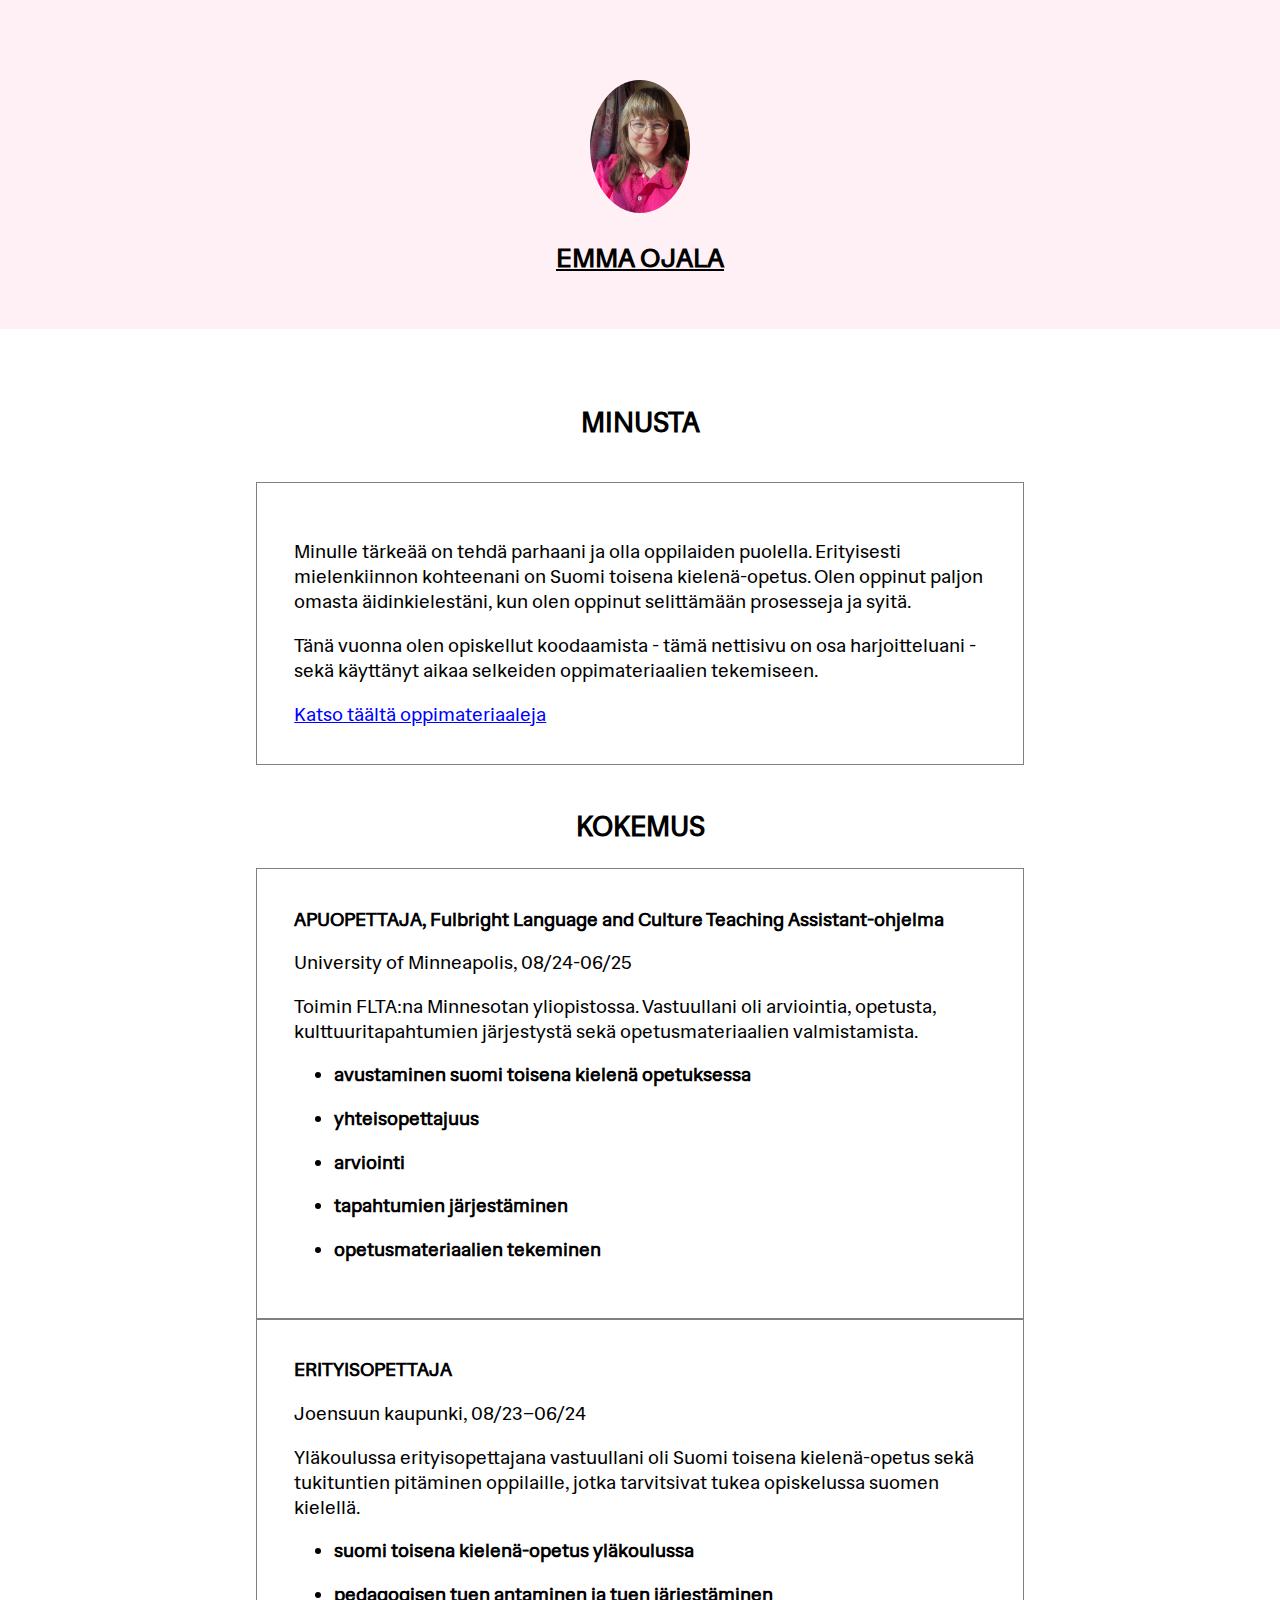
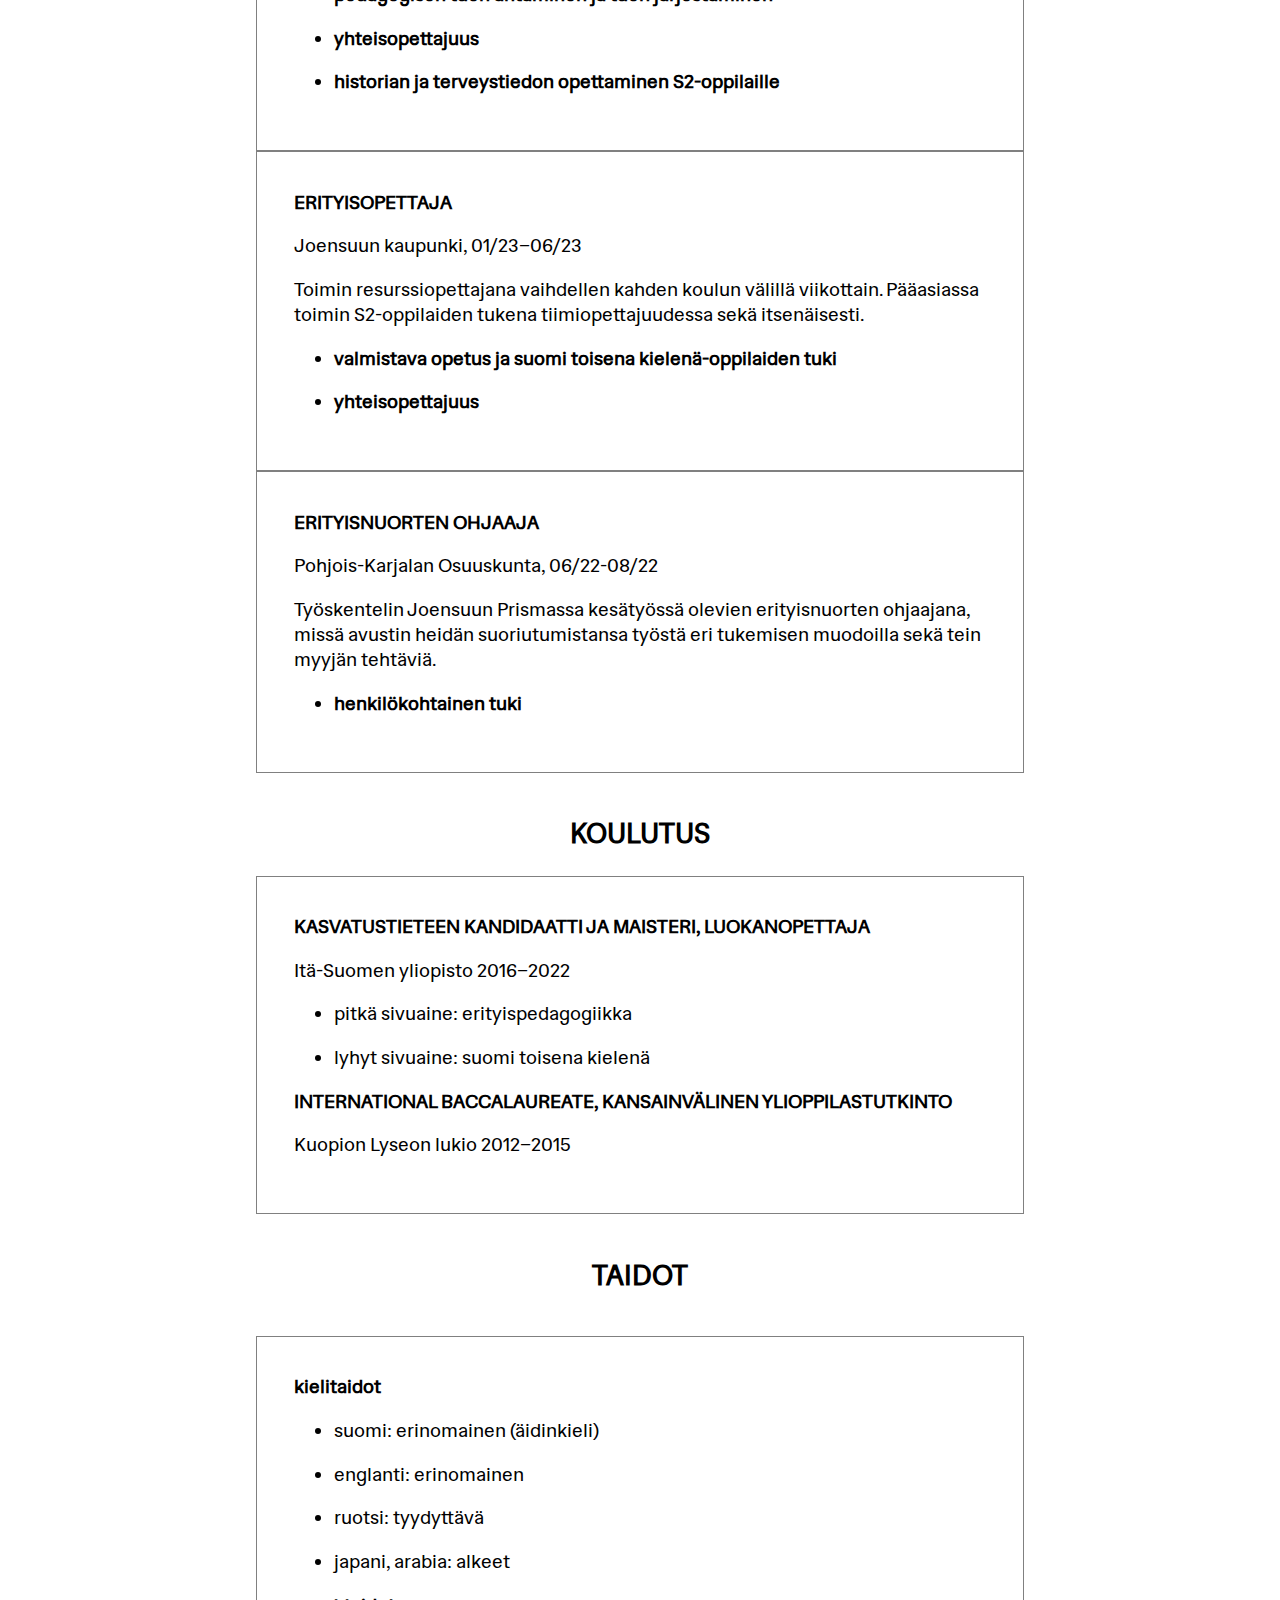
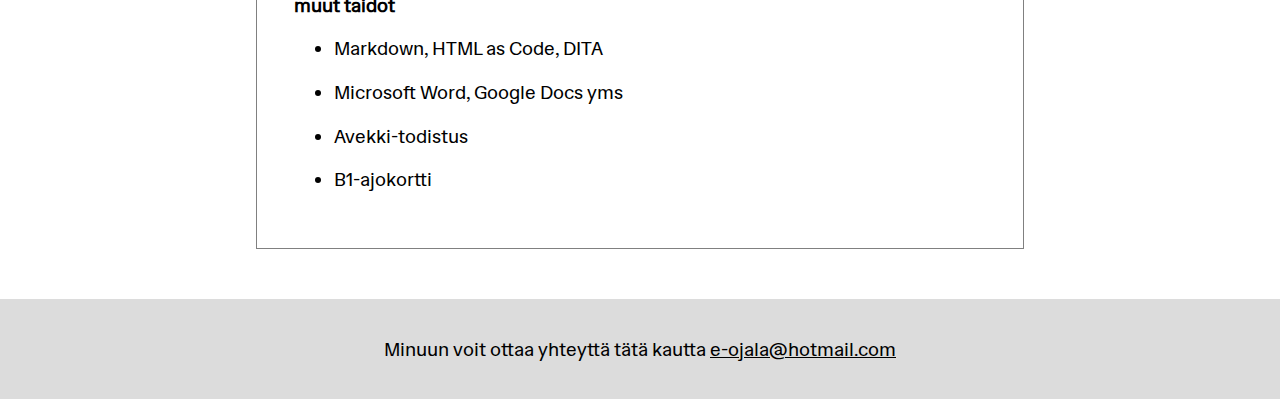
==== index.html @ 716cc9f9 "Add files via upload" ====
<!DOCTYPE html>
<html lang="fi">
   <head>
<title>
        EMMA OJALA
    </title>

    <link rel="preconnect" href="https://fonts.googleapis.com">
<link rel="preconnect" href="https://fonts.gstatic.com" crossorigin>
<link href="https://fonts.googleapis.com/css2?family=Hedvig+Letters+Sans&display=swap" rel="stylesheet">

    
    <link rel="stylesheet" href="styles.css">
    <meta charset="UTF-8" />
    <meta name="viewport" content="width=device-width, initial-scale=1">

    

</head>
<body>
    <header>
       
        <figure>
            <img src="Emma.JPG" alt="Brown-haired woman smiling">
     </figure>

 <strong><a href="index.html"> EMMA OJALA</a></strong>
    </header>

    <main>
<h2> MINUSTA</h2>

<article>

    <p>Minulle tärkeää on tehdä parhaani ja olla oppilaiden puolella. Erityisesti mielenkiinnon kohteenani on Suomi toisena kielenä-opetus. Olen oppinut paljon omasta äidinkielestäni, kun olen oppinut selittämään prosesseja ja syitä.
    </p>

<p> Tänä vuonna olen opiskellut koodaamista - tämä nettisivu on osa harjoitteluani - sekä käyttänyt aikaa selkeiden oppimateriaalien tekemiseen.</p> 
<a href="oppimateriaaleja.html">Katso täältä oppimateriaaleja </a>

</article>

<section>
<h2> KOKEMUS</h2>
        
        
            
            <article>   <strong>APUOPETTAJA, Fulbright Language and Culture Teaching Assistant-ohjelma</strong>
<p>University of Minneapolis, 08/24-06/25</p>
<p>Toimin FLTA:na Minnesotan yliopistossa. Vastuullani oli arviointia, opetusta, kulttuuritapahtumien järjestystä sekä opetusmateriaalien valmistamista.</p>
<ul><strong>
    <li>
        avustaminen suomi toisena kielenä opetuksessa
    </li>
    <li> yhteisopettajuus</li>
    <li>
        arviointi
    </li>
    <li> tapahtumien järjestäminen</li>
    <li>
        opetusmateriaalien tekeminen
    </li>
    
</ul></strong> </article>

<article><strong>ERITYISOPETTAJA</strong>
<p>Joensuun kaupunki, 08/23–06/24</p>
<p>Yläkoulussa erityisopettajana vastuullani oli Suomi toisena kielenä-opetus sekä tukituntien pitäminen oppilaille, jotka tarvitsivat tukea opiskelussa suomen kielellä.</p>
<ul> <strong>
    <li>
        suomi toisena kielenä-opetus yläkoulussa 
    </li>
    <li>pedagogisen tuen antaminen ja tuen järjestäminen</li>
    <li> yhteisopettajuus</li>
    <li> historian ja terveystiedon opettaminen S2-oppilaille</li>
</ul></strong>
</article>

<article> <strong>ERITYISOPETTAJA</strong>
<p>Joensuun kaupunki, 01/23–06/23</p>
<p>Toimin resurssiopettajana vaihdellen kahden koulun välillä viikottain. Pääasiassa toimin S2-oppilaiden tukena tiimiopettajuudessa sekä itsenäisesti. </p>
<ul> <strong>
    <li>
        valmistava opetus ja suomi toisena kielenä-oppilaiden tuki
    </li>

    <li> yhteisopettajuus</li>
    
</ul></strong>
</article>

<article><strong>ERITYISNUORTEN OHJAAJA</strong>
<p>Pohjois-Karjalan Osuuskunta, 06/22-08/22</p>

<p>Työskentelin Joensuun Prismassa kesätyössä olevien erityisnuorten ohjaajana, missä avustin heidän suoriutumistansa työstä eri tukemisen muodoilla sekä tein myyjän tehtäviä.</p> 
<ul> <strong>
    <li>
        henkilökohtainen tuki 
    </li>
    
</ul></strong>
</article>

        
</section>

<section>
    <h2> KOULUTUS</h2>
    <article>
        <strong>KASVATUSTIETEEN KANDIDAATTI JA MAISTERI, LUOKANOPETTAJA</strong> 
        
        <p>Itä-Suomen yliopisto 2016–2022</p>
        <ul>
            <li>
                pitkä sivuaine: erityispedagogiikka
            </li>
            <li>
                lyhyt sivuaine: suomi toisena kielenä
            </li>
        </ul>
 
    
<p><strong>INTERNATIONAL BACCALAUREATE, KANSAINVÄLINEN YLIOPPILASTUTKINTO</strong></p>

<p>Kuopion Lyseon lukio 2012–2015</p>

    </article>
</section>

<h2> TAIDOT</h2>
<article>
    <strong>kielitaidot</strong> 
    
    <ul>
        <li>
            suomi: erinomainen (äidinkieli)
        </li>
        <li>
            englanti: erinomainen 
        </li>
        <li>
            ruotsi: tyydyttävä
        </li>
        <li> japani, arabia: alkeet</li>
    </ul>


<p><strong>muut taidot</strong></p>
<ul>
    <li>
     Markdown, HTML as Code, DITA
    </li>
    <li> Microsoft Word, Google Docs yms</li>
    <li> Avekki-todistus</li>
    <li>
        B1-ajokortti 
    </li>
</ul>




        

    </main>
    <footer>
       Minuun voit ottaa yhteyttä tätä kautta
       
        
        <a href="mailto:e-ojala@hotmail.com"> e-ojala@hotmail.com</a> 

    </footer>

</body>
</html>
---- styles.css ----
body {
    font-family: "Redacted Script", "Hedvig Letters Sans"; Arial, Helvetica, sans-serif;
    font-size: 14pt;
    margin: 0;
}

header {
    background-color: lavenderblush;
    color: black;
    font-size: 20pt;
    text-align: center;
    padding: 2em;
}
    header img {
        display:inline-block;
        width: 100px;
        height: auto;
        vertical-align: middle;
        border-radius: 50%;
    
    }


    header a {
        color: black;
    }

main {
    background-color: white;
    color: black;
    margin: 3%
}

main h1 {
    text-align: center;
}

    main a {
        color: blue;
    }
    h1 {
        text-align: center;
        color: black;}

    main img {
        display: block;
        max-width: 50%;
        max-height: 50%;
}

    h2 {
        text-align: center;
        color: black;

    }

    li {
        margin-top: 1em;
        margin-bottom: 1em;
    }

        article { 
            border: 1px solid gray;
            padding: 2em;
            margin: 1em;
        }

        figure {
            margin: 1em 0;
        }
            figure img {
                max-width: 100%;
                height: auto;
                
            }
            
            #more {display: none;}

footer {
    background-color: gainsboro;
    color: black;
    text-align: center;
    padding: 2em;
    text-align: center;

}

    footer a {
        display: inline-block;
        color: black;
        
    }

    footer img {
        display: inline-block;
        width: 30px;
    height: auto;
    vertical-align: middle;
    }

@media only screen and (min-width: 800px) {
main {
    display: grid;
    grid-template-columns: 1fr;
    column-gap: 1em;
    row-gap: 1em;
    margin: 50px 20%;
}

   
article{
    margin: 0;
}
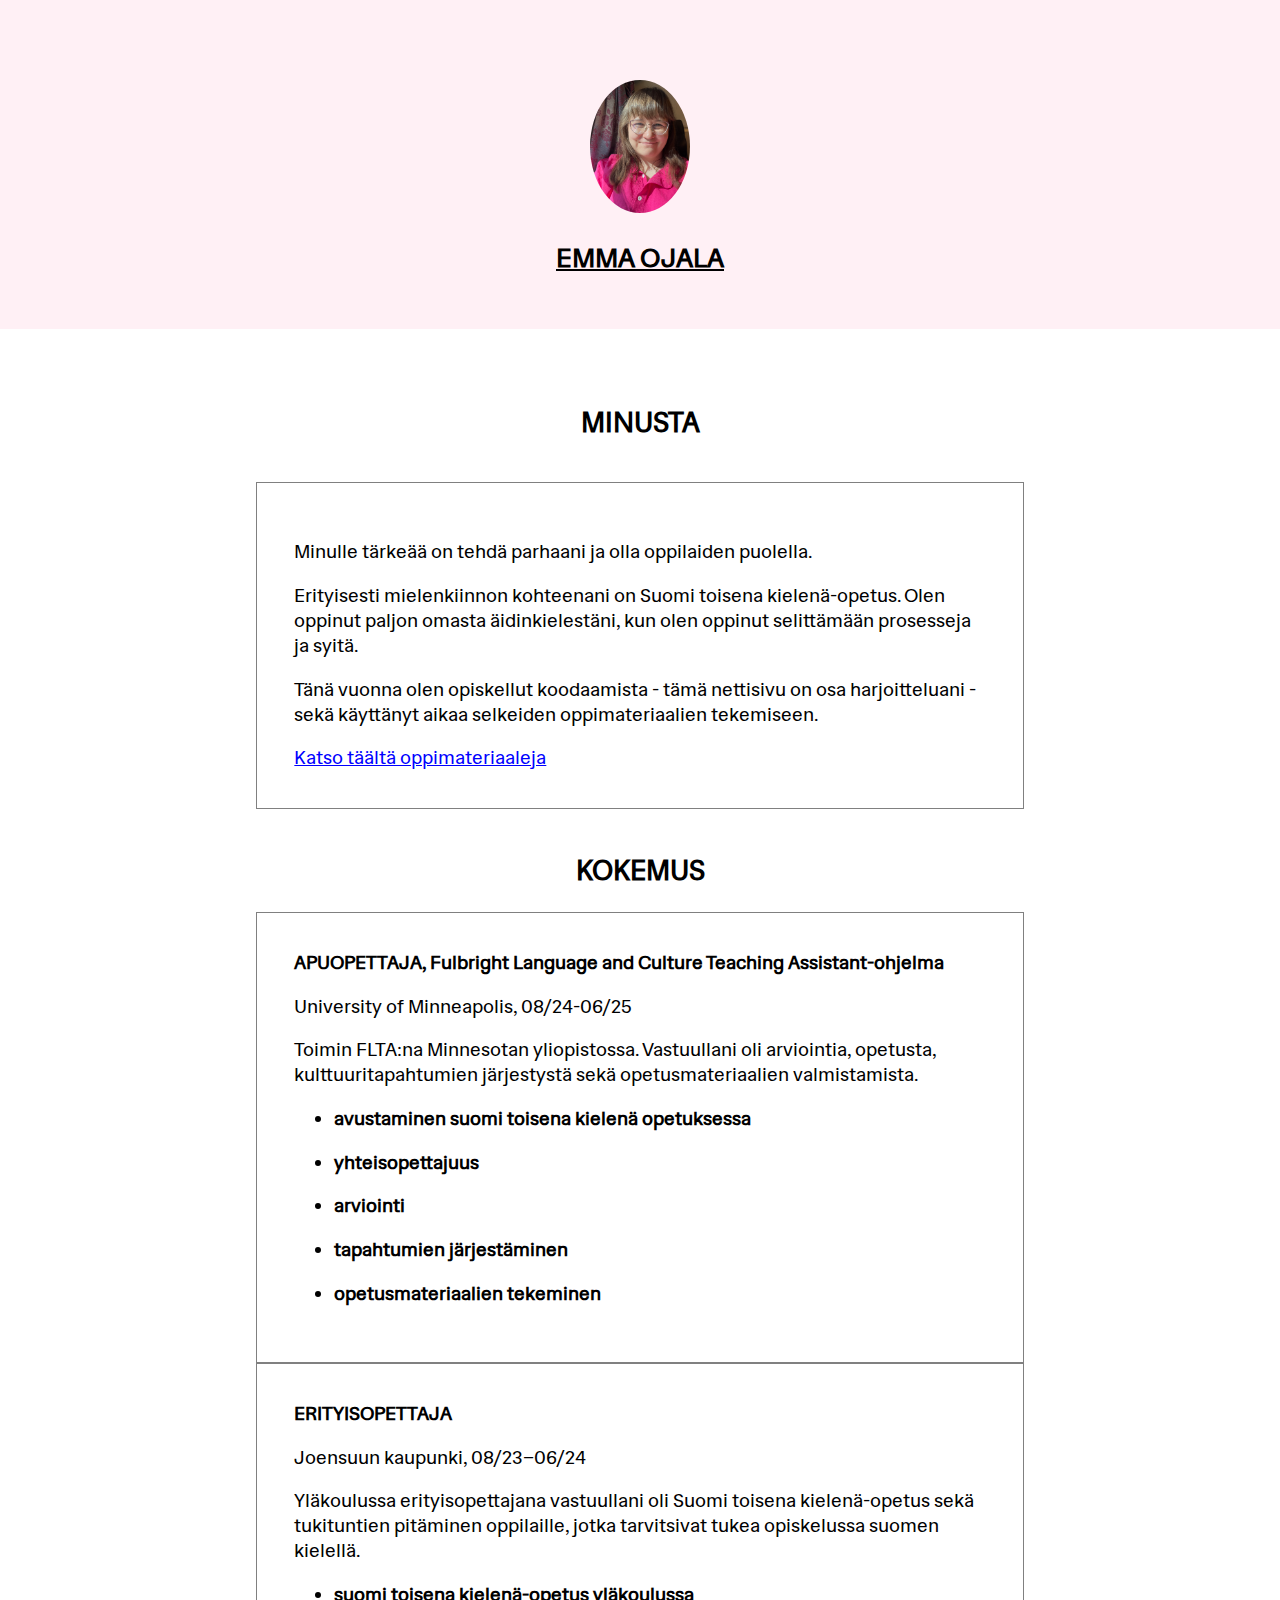
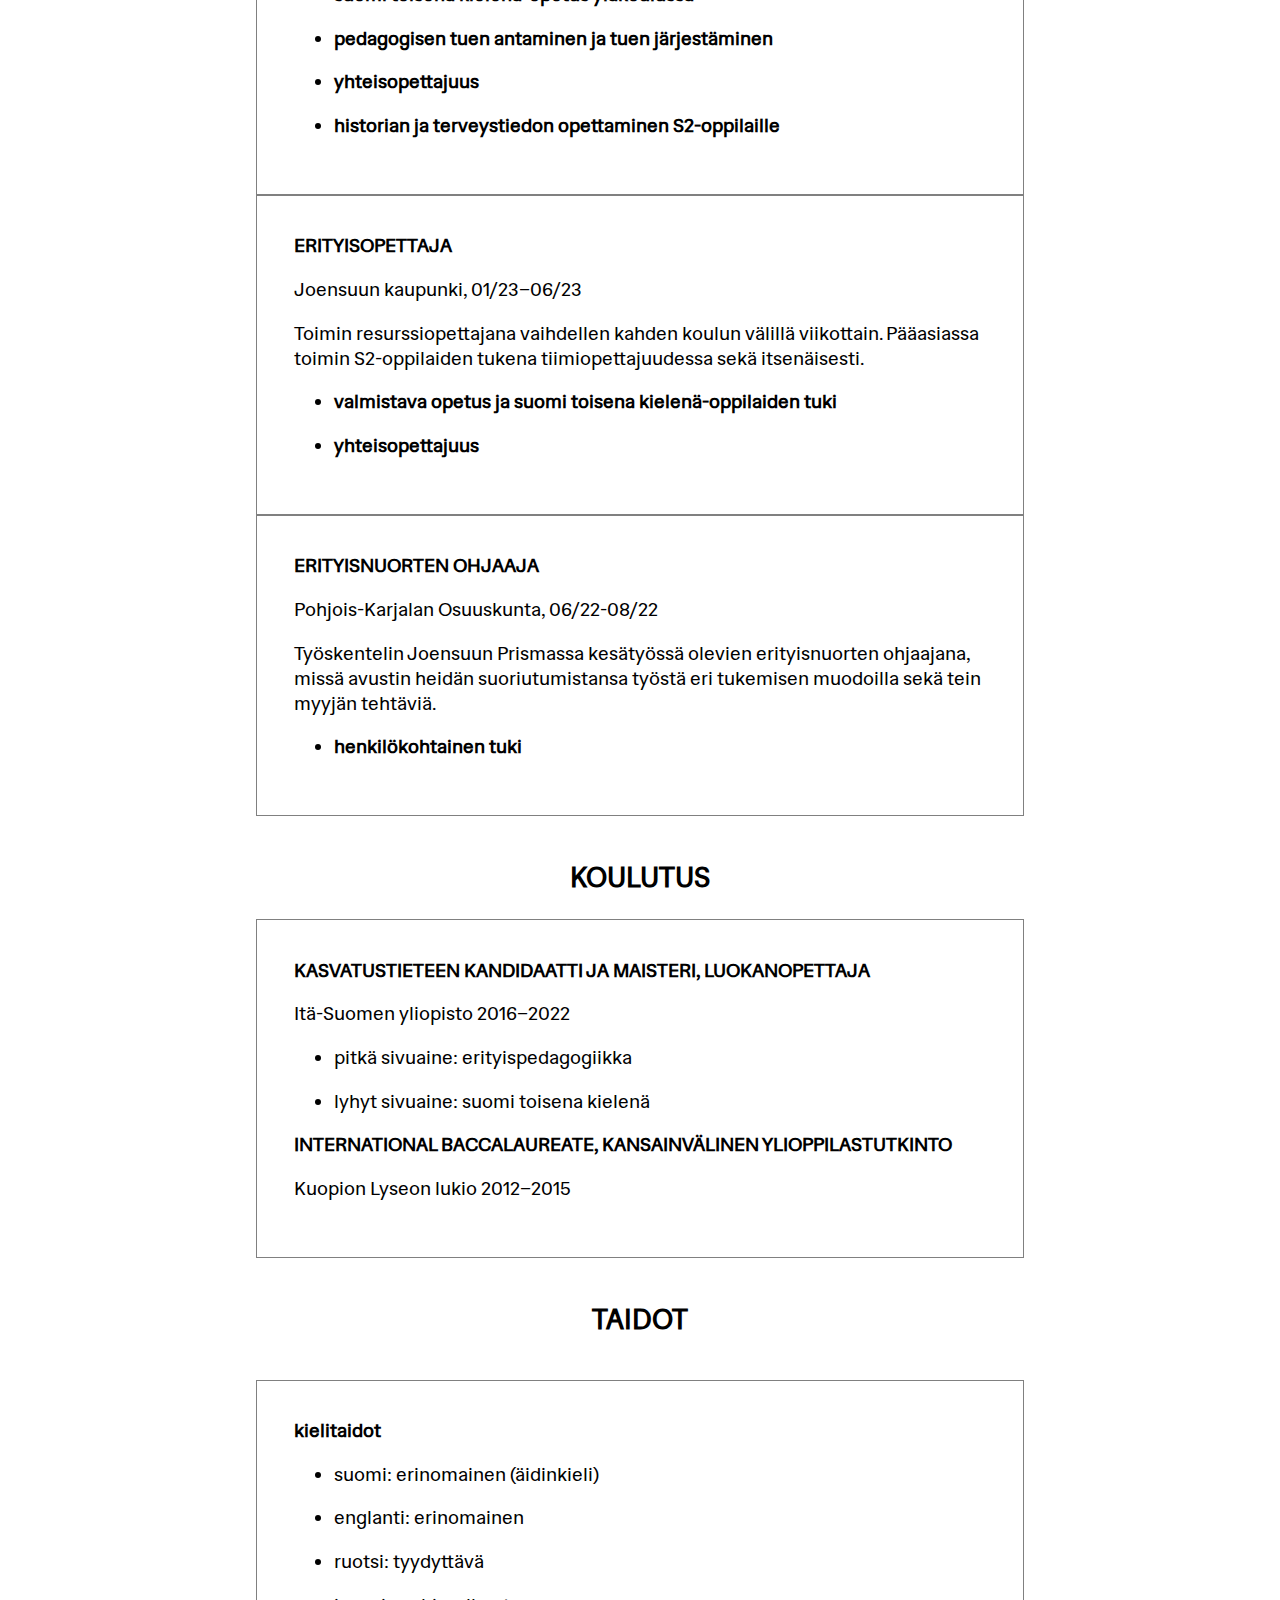
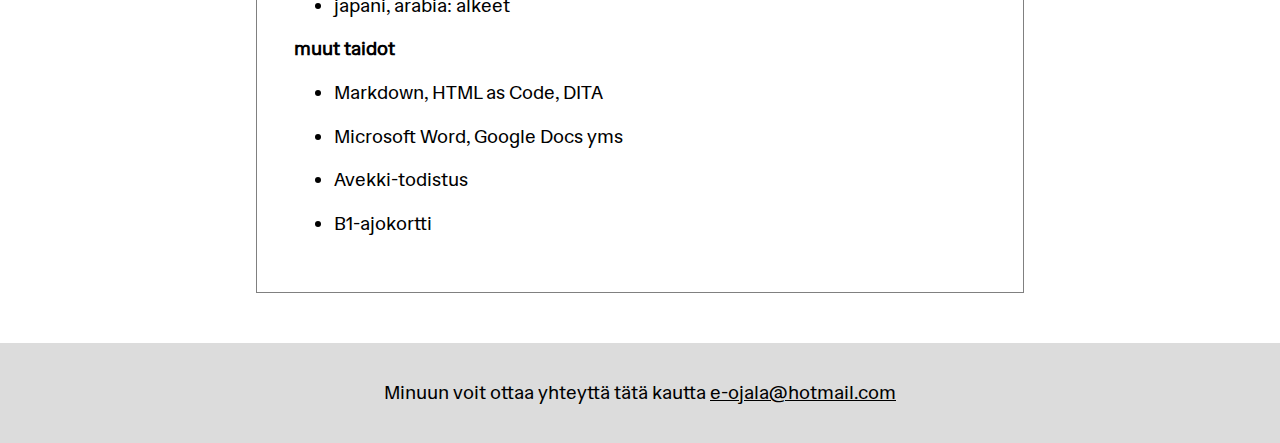
==== commit 232f4c16: "Update index.html" ====
--- a/index.html
+++ b/index.html
@@ -32,7 +32,9 @@
 
 <article>
 
-    <p>Minulle tärkeää on tehdä parhaani ja olla oppilaiden puolella. Erityisesti mielenkiinnon kohteenani on Suomi toisena kielenä-opetus. Olen oppinut paljon omasta äidinkielestäni, kun olen oppinut selittämään prosesseja ja syitä.
+    <p>Minulle tärkeää on tehdä parhaani ja olla oppilaiden puolella.</p>
+   
+   <p>Erityisesti mielenkiinnon kohteenani on Suomi toisena kielenä-opetus. Olen oppinut paljon omasta äidinkielestäni, kun olen oppinut selittämään prosesseja ja syitä.
     </p>
 
 <p> Tänä vuonna olen opiskellut koodaamista - tämä nettisivu on osa harjoitteluani - sekä käyttänyt aikaa selkeiden oppimateriaalien tekemiseen.</p> 
@@ -172,4 +174,4 @@
     </footer>
 
 </body>
-</html>+</html>
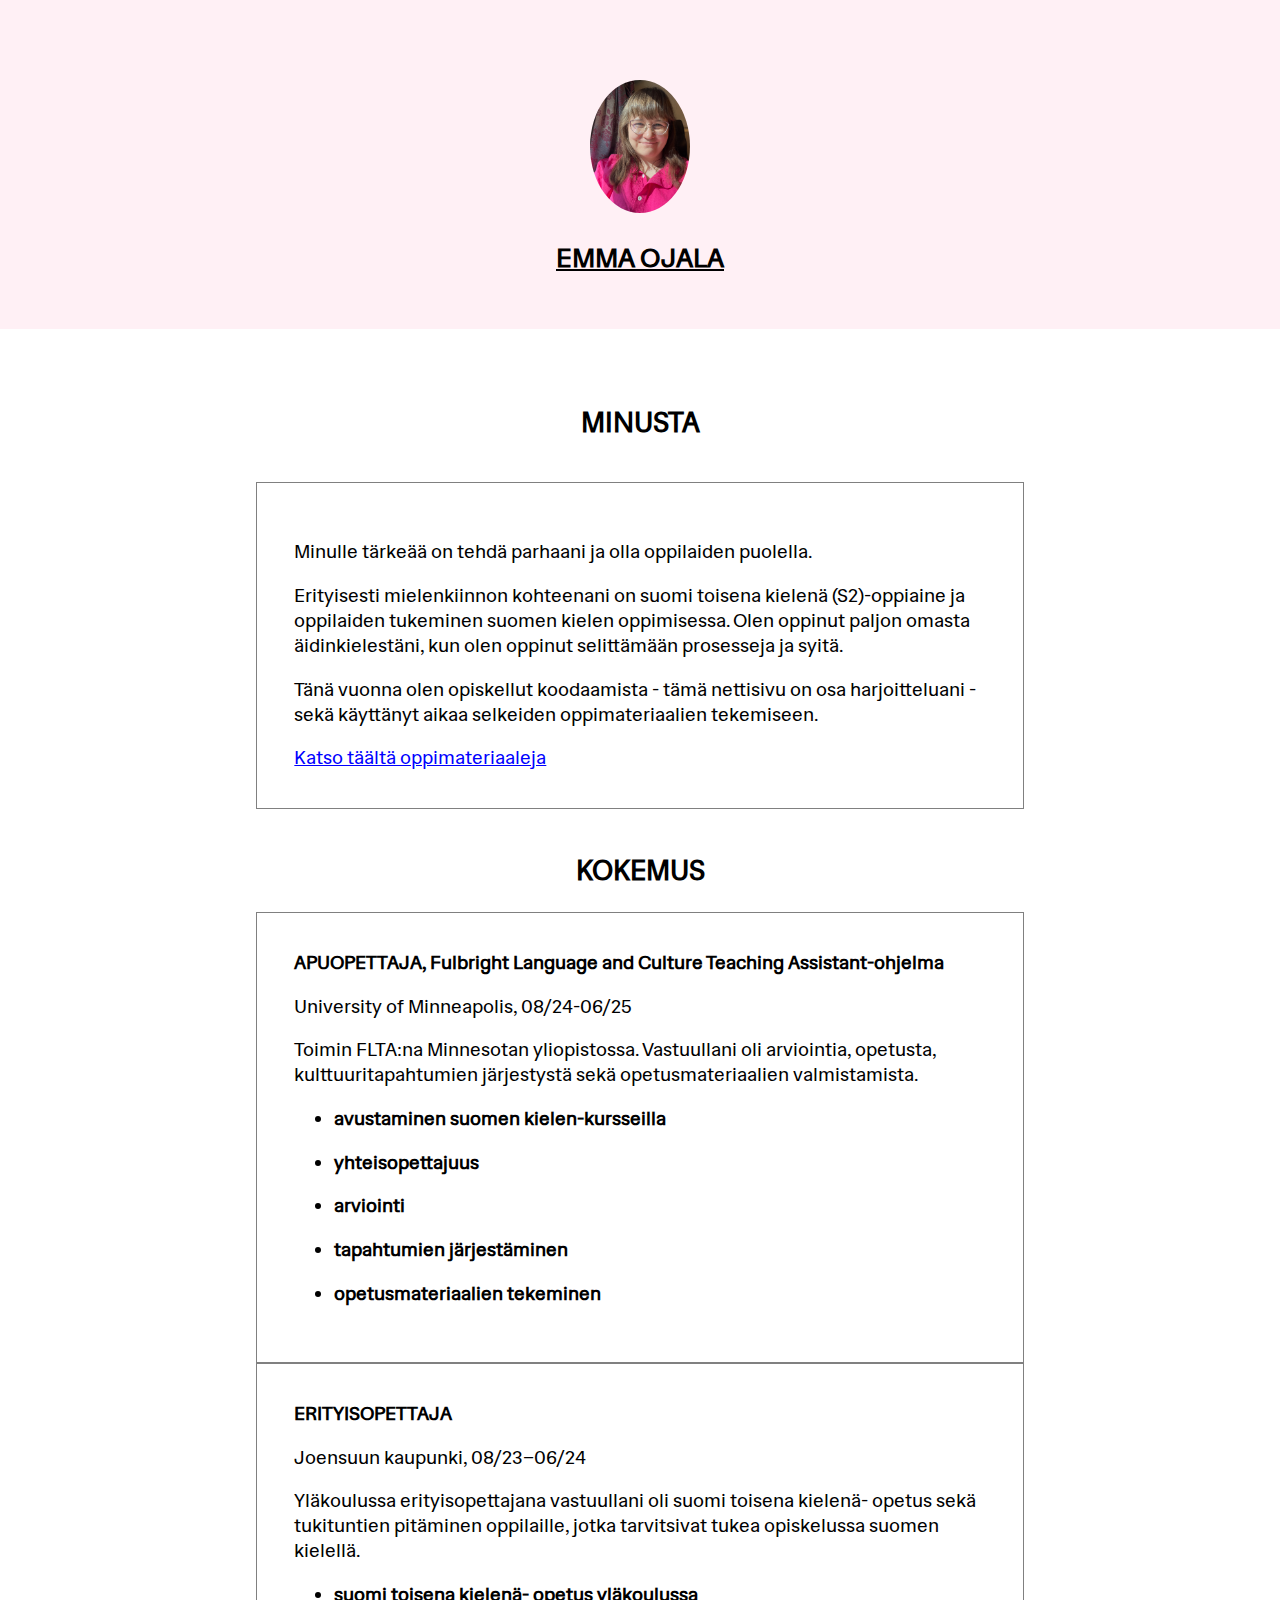
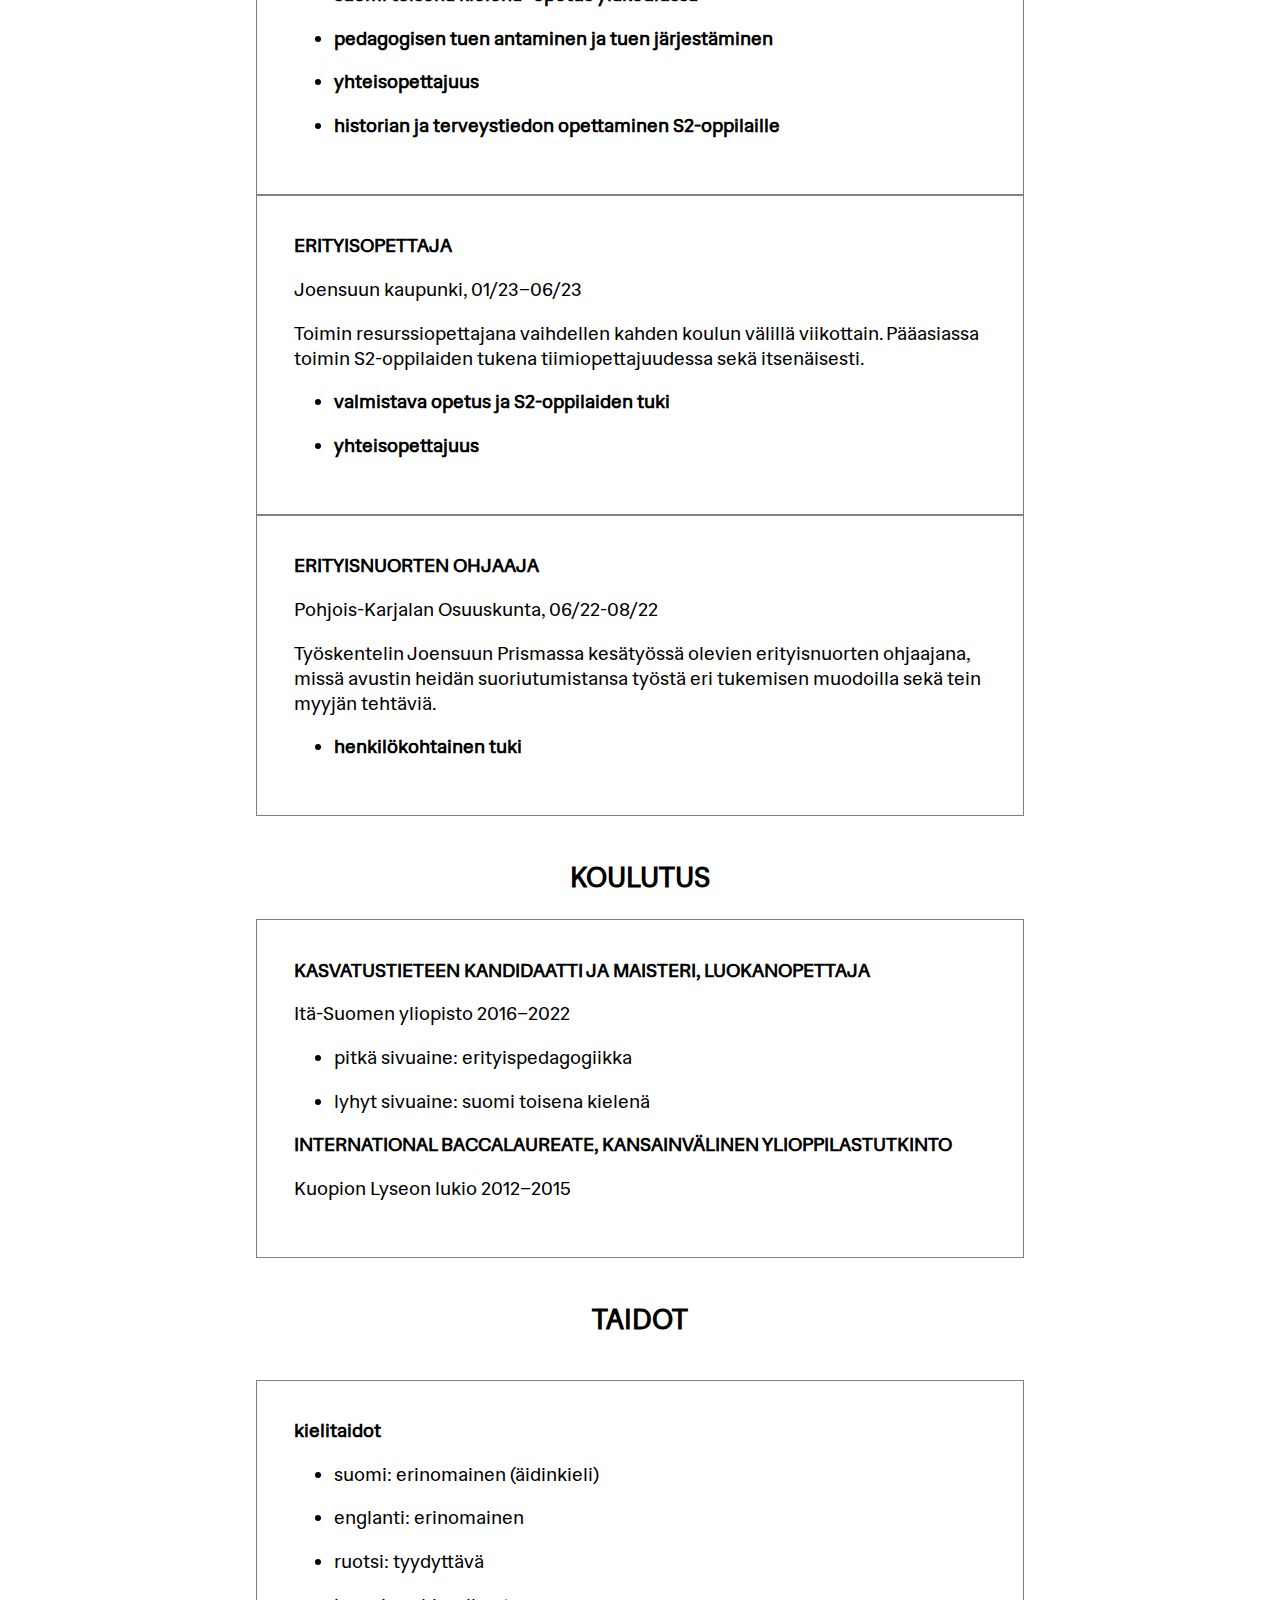
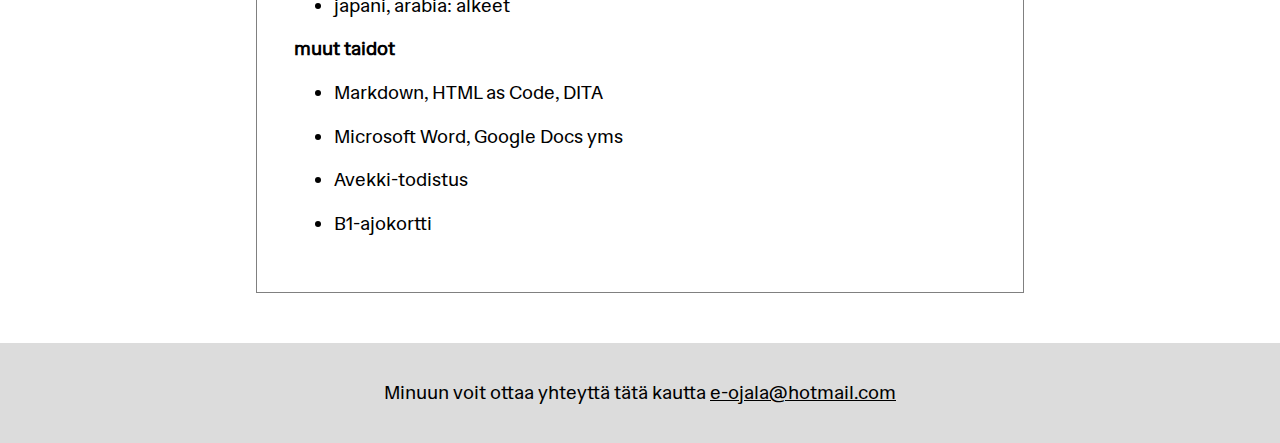
==== commit 37e329b5: "Update index.html" ====
--- a/index.html
+++ b/index.html
@@ -34,7 +34,7 @@
 
     <p>Minulle tärkeää on tehdä parhaani ja olla oppilaiden puolella.</p>
    
-   <p>Erityisesti mielenkiinnon kohteenani on Suomi toisena kielenä-opetus. Olen oppinut paljon omasta äidinkielestäni, kun olen oppinut selittämään prosesseja ja syitä.
+   <p>Erityisesti mielenkiinnon kohteenani on suomi toisena kielenä (S2)-oppiaine ja oppilaiden tukeminen suomen kielen oppimisessa. Olen oppinut paljon omasta äidinkielestäni, kun olen oppinut selittämään prosesseja ja syitä.
     </p>
 
 <p> Tänä vuonna olen opiskellut koodaamista - tämä nettisivu on osa harjoitteluani - sekä käyttänyt aikaa selkeiden oppimateriaalien tekemiseen.</p> 
@@ -52,7 +52,7 @@
 <p>Toimin FLTA:na Minnesotan yliopistossa. Vastuullani oli arviointia, opetusta, kulttuuritapahtumien järjestystä sekä opetusmateriaalien valmistamista.</p>
 <ul><strong>
     <li>
-        avustaminen suomi toisena kielenä opetuksessa
+        avustaminen suomen kielen-kursseilla
     </li>
     <li> yhteisopettajuus</li>
     <li>
@@ -67,10 +67,10 @@
 
 <article><strong>ERITYISOPETTAJA</strong>
 <p>Joensuun kaupunki, 08/23–06/24</p>
-<p>Yläkoulussa erityisopettajana vastuullani oli Suomi toisena kielenä-opetus sekä tukituntien pitäminen oppilaille, jotka tarvitsivat tukea opiskelussa suomen kielellä.</p>
+<p>Yläkoulussa erityisopettajana vastuullani oli suomi toisena kielenä- opetus sekä tukituntien pitäminen oppilaille, jotka tarvitsivat tukea opiskelussa suomen kielellä.</p>
 <ul> <strong>
     <li>
-        suomi toisena kielenä-opetus yläkoulussa 
+        suomi toisena kielenä- opetus yläkoulussa 
     </li>
     <li>pedagogisen tuen antaminen ja tuen järjestäminen</li>
     <li> yhteisopettajuus</li>
@@ -83,7 +83,7 @@
 <p>Toimin resurssiopettajana vaihdellen kahden koulun välillä viikottain. Pääasiassa toimin S2-oppilaiden tukena tiimiopettajuudessa sekä itsenäisesti. </p>
 <ul> <strong>
     <li>
-        valmistava opetus ja suomi toisena kielenä-oppilaiden tuki
+        valmistava opetus ja S2-oppilaiden tuki
     </li>
 
     <li> yhteisopettajuus</li>
